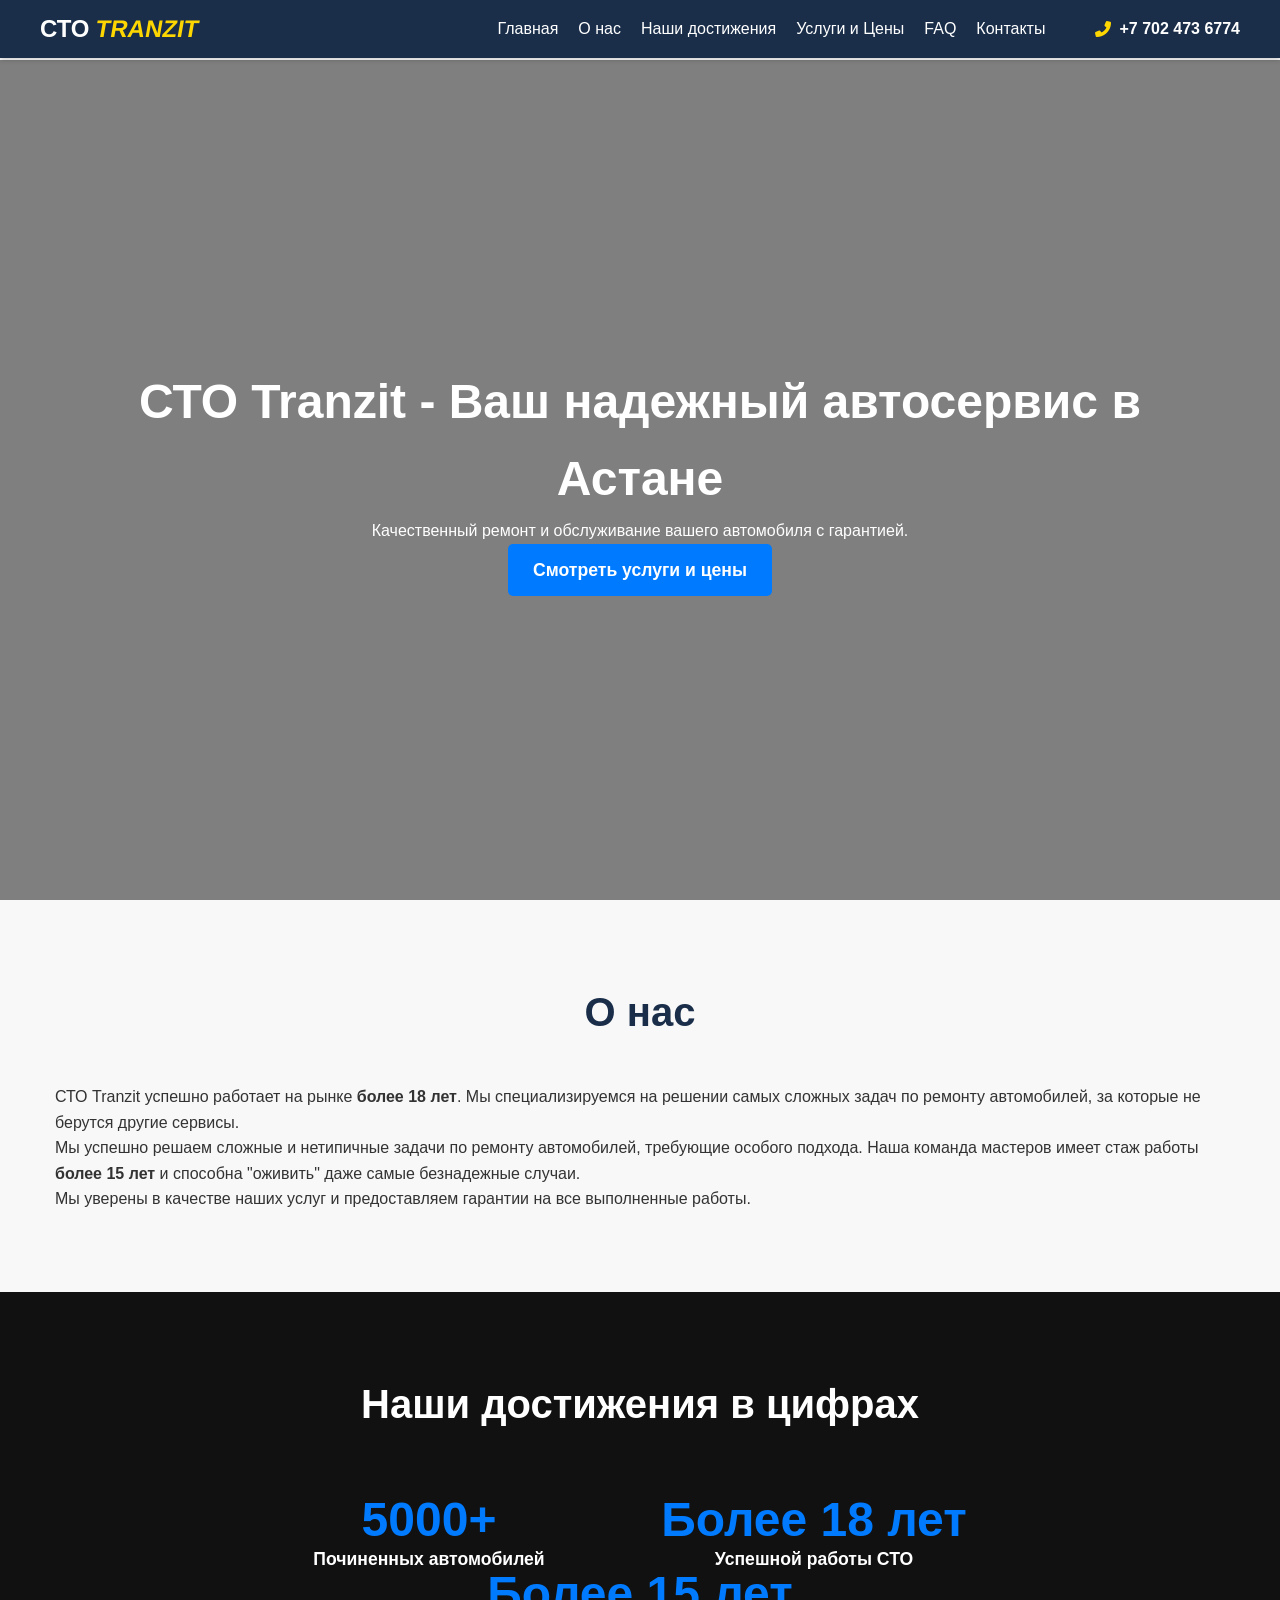
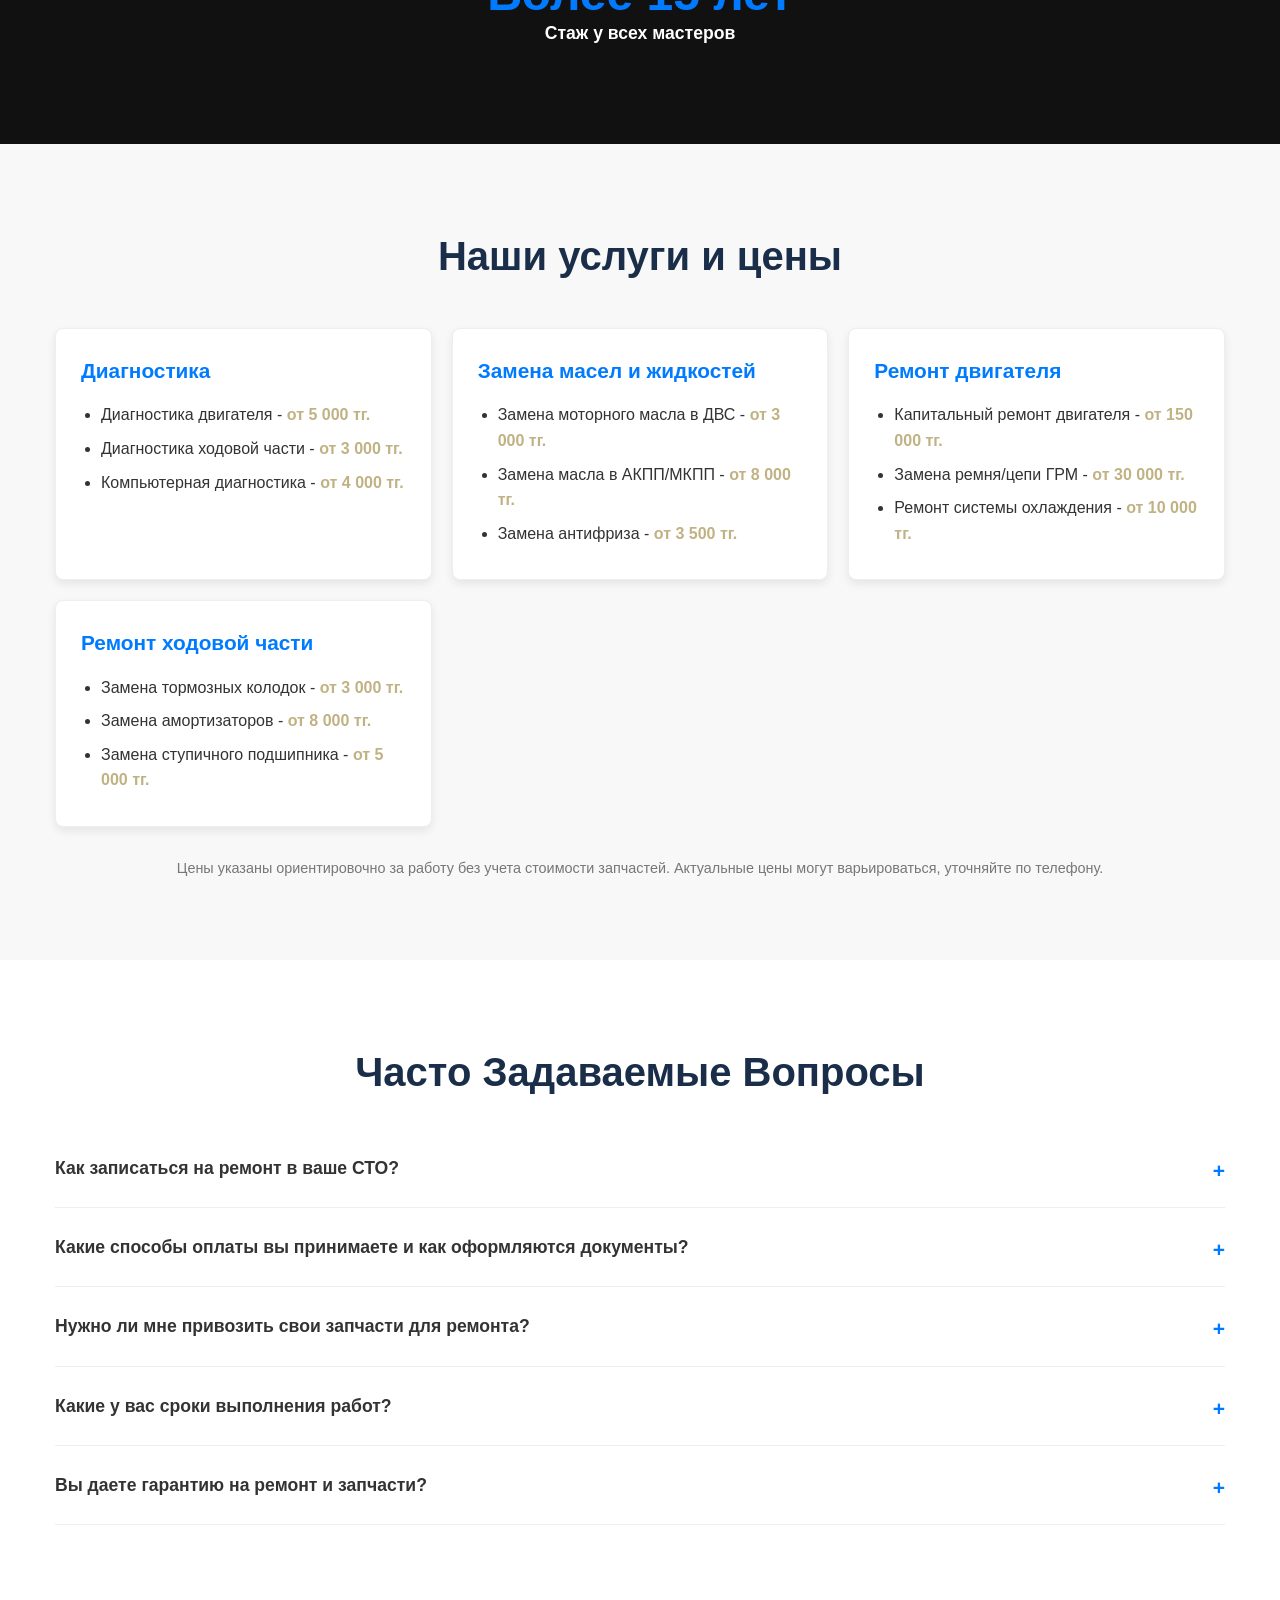
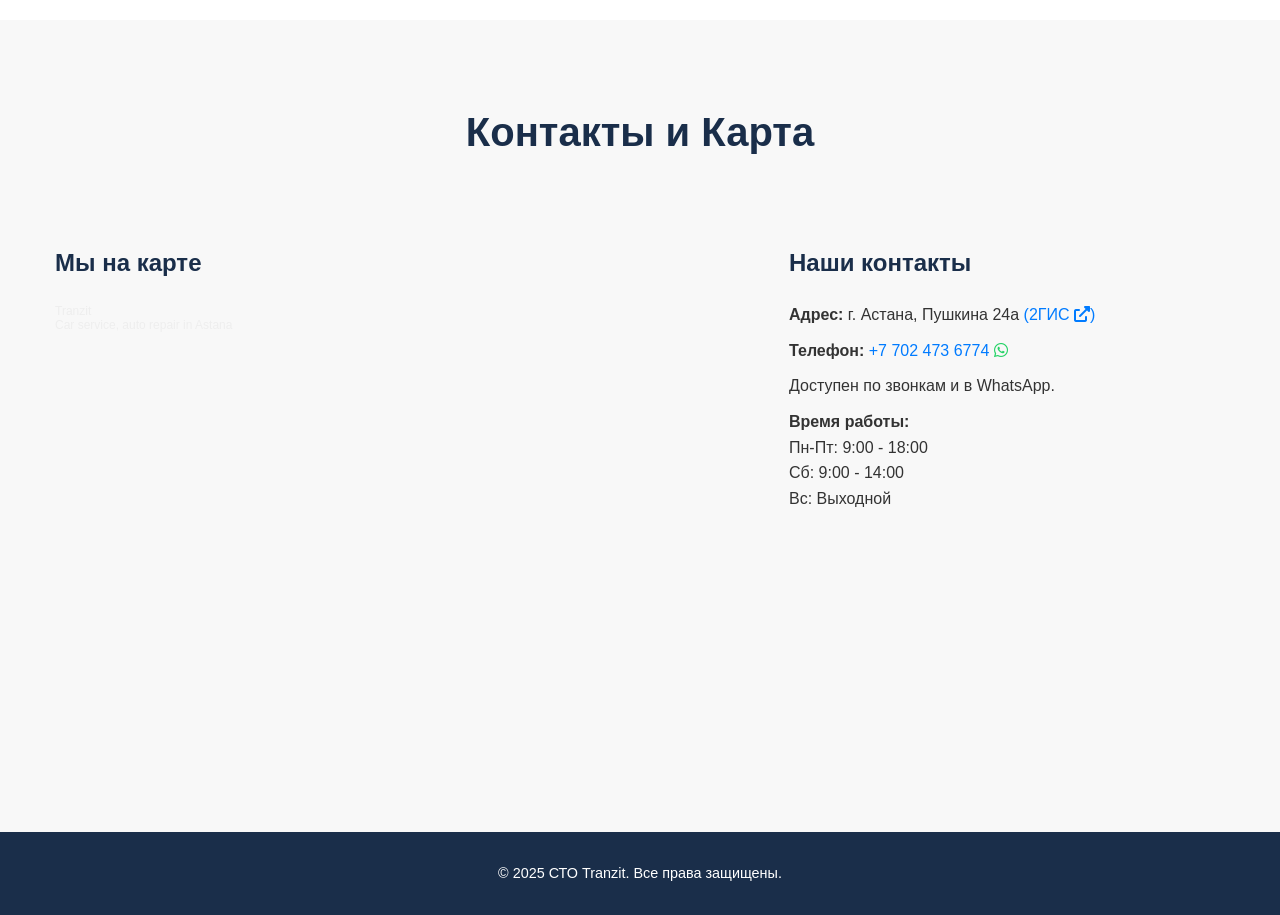
==== index.html @ 1c909626 "Add files via upload" ====
<!DOCTYPE html>
<html lang="ru">
<head>
    <meta charset="UTF-8">
    <meta name="viewport" content="width=device-width, initial-scale=1.0">
    <title>СТО Tranzit - Ваш надежный автосервис в Астане</title>
    <link rel="stylesheet" href="style.css">
    <link rel="stylesheet" href="https://cdnjs.cloudflare.com/ajax/libs/font-awesome/6.0.0/css/all.min.css">
</head>
<body>

    <header class="fixed-header">
        <div class="container">
            <div class="logo">СТО <span class="logo-name">Tranzit</span></div>
            <nav class="main-nav">
                <ul class="nav-menu desktop-only">
                    <li><a href="#hero">Главная</a></li>
                    <li><a href="#about">О нас</a></li>
                    <li><a href="#achievements">Наши достижения</a></li>
                    <li><a href="#services">Услуги и Цены</a></li>
                    <li><a href="#faq">FAQ</a></li>
                    <li><a href="#contacts">Контакты</a></li>
                </ul>
                <a href="tel:+77024736774" class="header-phone desktop-only">
                    <i class="fas fa-phone-alt"></i>
                    +7 702 473 6774
                </a>
                <button class="menu-toggle mobile-only" aria-label="Открыть меню">
                    <span></span>
                    <span></span>
                    <span></span>
                </button>
            </nav>
        </div>
    </header>

    <div class="mobile-menu mobile-only">
        <ul class="nav-menu">
            <li><a href="#hero">Главная</a></li>
            <li><a href="#about">О нас</a></li>
            <li><a href="#achievements">Наши достижения</a></li>
            <li><a href="#services">Услуги и Цены</a></li>
            <li><a href="#faq">FAQ</a></li>
            <li><a href="#contacts">Контакты</a></li>
        </ul>
    </div>

    <a href="https://wa.me/77024736774" class="fixed-phone-button mobile-only" target="_blank">
        <i class="fab fa-whatsapp"></i>
        <span class="phone-number">+7 702 473 6774</span>
        <span class="phone-text">WhatsApp / Позвонить</span>
    </a>


    <section id="hero" class="section hero-section">
        <div class="container">
            <h1>СТО Tranzit - Ваш надежный автосервис в Астане</h1>
            <p>Качественный ремонт и обслуживание вашего автомобиля с гарантией.</p>
            <a href="#services" class="btn-primary">Смотреть услуги и цены</a>
        </div>
    </section>

    <section id="about" class="section about-section">
        <div class="container">
            <h2>О нас</h2>
            <p>СТО Tranzit успешно работает на рынке <strong>более 18 лет</strong>. Мы специализируемся на решении самых сложных задач по ремонту автомобилей, за которые не берутся другие сервисы.</p>
            <p>Мы успешно решаем сложные и нетипичные задачи по ремонту автомобилей, требующие особого подхода. Наша команда мастеров имеет стаж работы <strong>более 15 лет</strong> и способна "оживить" даже самые безнадежные случаи.</p>
            <p>Мы уверены в качестве наших услуг и предоставляем гарантии на все выполненные работы.</p>
        </div>
    </section>

    <section id="achievements" class="section achievements-section">
        <div class="container">
            <h2>Наши достижения в цифрах</h2>
            <div class="achievements-grid">
                <div class="achievement-item">
                    <div class="achievement-number">5000+</div>
                    <div class="achievement-text">Починенных автомобилей</div>
                </div>
                <div class="achievement-item">
                    <div class="achievement-number">Более 18 лет</div>
                    <div class="achievement-text">Успешной работы СТО</div>
                </div>
                <div class="achievement-item">
                    <div class="achievement-number">Более 15 лет</div>
                    <div class="achievement-text">Стаж у всех мастеров</div>
                </div>
            </div>
        </div>
    </section>


    <section id="services" class="section services-section">
        <div class="container">
            <h2>Наши услуги и цены</h2>
            <div class="services-grid">
                <div class="service-card">
                    <h3>Диагностика</h3>
                    <ul>
                        <li>Диагностика двигателя - <strong>от 5 000 тг.</strong></li>
                        <li>Диагностика ходовой части - <strong>от 3 000 тг.</strong></li>
                        <li>Компьютерная диагностика - <strong>от 4 000 тг.</strong></li>
                    </ul>
                </div>
                <div class="service-card">
                    <h3>Замена масел и жидкостей</h3>
                    <ul>
                        <li>Замена моторного масла в ДВС - <strong>от 3 000 тг.</strong></li>
                        <li>Замена масла в АКПП/МКПП - <strong>от 8 000 тг.</strong></li>
                        <li>Замена антифриза - <strong>от 3 500 тг.</strong></li>
                    </ul>
                </div>
                <div class="service-card">
                    <h3>Ремонт двигателя</h3>
                    <ul>
                        <li>Капитальный ремонт двигателя - <strong>от 150 000 тг.</strong></li>
                        <li>Замена ремня/цепи ГРМ - <strong>от 30 000 тг.</strong></li>
                        <li>Ремонт системы охлаждения - <strong>от 10 000 тг.</strong></li>
                    </ul>
                </div>
                <div class="service-card">
                    <h3>Ремонт ходовой части</h3>
                    <ul>
                        <li>Замена тормозных колодок - <strong>от 3 000 тг.</strong></li>
                        <li>Замена амортизаторов - <strong>от 8 000 тг.</strong></li>
                        <li>Замена ступичного подшипника - <strong>от 5 000 тг.</strong></li>
                    </ul>
                </div>
            </div>
            <p class="prices-note">Цены указаны ориентировочно за работу без учета стоимости запчастей. Актуальные цены могут варьироваться, уточняйте по телефону.</p>
        </div>
    </section>

    <section id="faq" class="section faq-section">
        <div class="container">
            <h2>Часто Задаваемые Вопросы</h2>

            <div class="faq-item">
                <div class="faq-question">Как записаться на ремонт в ваше СТО?</div>
                <div class="faq-answer">Для вашего удобства, пожалуйста, запишитесь на ремонт заранее. Вы можете позвонить нам по телефону +7 702 473 6774.</div>
            </div>

            <div class="faq-item">
                <div class="faq-question">Какие способы оплаты вы принимаете и как оформляются документы?</div>
                <div class="faq-answer">
                    Мы работаем полностью официально и прозрачно. Оплата услуг производится строго по договору с предоставлением всей необходимой документации (чек, акт выполненных работ). Мы принимаем различные способы оплаты для вашего удобства: банковский перевод, оплата по QR-коду, оплата банковской картой (включая оплату через терминал) и в кредит (через банки-партнеры).
                </div>
            </div>
            <div class="faq-item">
                <div class="faq-question">Нужно ли мне привозить свои запчасти для ремонта?</div>
                <div class="faq-answer">У нас есть налаженные связи с крупнейшими поставщиками автозапчастей. Мы можем самостоятельно подобрать и заказать необходимые детали в любом ценовом сегменте (от оригинальных до качественных аналогов), всегда согласовывая ваш выбор и бюджет. Вам не нужно тратить время на поиск! Однако, если у вас уже есть приобретенные запчасти, мы также можем установить их.</div>
            </div>
            <div class="faq-item">
                <div class="faq-question">Какие у вас сроки выполнения работ?</div>
                <div class="faq-answer">Сроки выполнения ремонта определяются индивидуально, так как зависят от сложности диагностированной поломки, марки и модели вашего автомобиля, а также от наличия специфических запчастей. Мы всегда стремимся выполнить работы максимально оперативно и заранее озвучиваем примерные сроки после осмотра автомобиля.</div>
            </div>
            <div class="faq-item">
                <div class="faq-question">Вы даете гарантию на ремонт и запчасти?</div>
                <div class="faq-answer">Да, на все выполненные в нашем СТО работы предоставляется гарантия <strong>до 12 месяцев</strong>. На установленные нами запчасти также действует гарантия от производителя или поставщика. Подробности зависят от конкретного вида работ и запчастей, их можно уточнить у мастера-приемщика при оформлении заказа.</div>
            </div>

        </div>
    </section>

    <section id="contacts" class="section contacts-map-section">
        <div class="container">
            <h2>Контакты и Карта</h2>
            <div class="contacts-map-container">
                <div class="map-block">
                    <h3>Мы на карте</h3>
                    <div style="position:relative;overflow:hidden;"><a href="https://yandex.com/maps/org/tranzit/205948675277/?utm_medium=mapframe&utm_source=maps" style="color:#eee;font-size:12px;position:absolute;top:0px;">Tranzit</a><a href="https://yandex.com/maps/163/astana/category/car_service_auto_repair/184105246/?utm_medium=mapframe&utm_source=maps" style="color:#eee;font-size:12px;position:absolute;top:14px;">Car service, auto repair in Astana</a><iframe src="https://yandex.com/map-widget/v1/?ll=71.485334%2C51.173146&mode=search&oid=205948675277&ol=biz&z=17.05" width="100%" height="450" frameborder="1" allowfullscreen="true" style="position:relative;"></iframe></div>
                </div>

                <div class="contact-info-block">
                    <h3>Наши контакты</h3>
                    <p><strong>Адрес:</strong> г. Астана, Пушкина 24а <a href="https://go.2gis.com/PokKL" target="_blank" class="2gis-link">(2ГИС <i class="fas fa-external-link-alt"></i>)</a></p>
                    <p><strong>Телефон:</strong> <a href="tel:+77024736774">+7 702 473 6774</a> <a href="https://wa.me/77024736774" target="_blank" class="whatsapp-link"><i class="fab fa-whatsapp"></i></a></p>
                    <p>Доступен по звонкам и в WhatsApp.</p>
                    <p><strong>Время работы:</strong><br> Пн-Пт: 9:00 - 18:00<br> Сб: 9:00 - 14:00<br> Вс: Выходной</p>
                </div>
            </div>
        </div>
    </section>


    <footer>
        <div class="container">
            <p>© 2025 СТО Tranzit. Все права защищены.</p>
            </div>
    </footer>

    <script src="script.js"></script>

    </body>
</html>
---- style.css ----
/* --- CSS Переменные: Настройте свою цветовую палитру здесь --- */
:root {
    --primary-color: #1A2E4A; /* Основной темный цвет (для хедера, футера) */
    --secondary-color: #007BFF; /* Дополнительный цвет (для кнопок, ссылок, цифр достижений) */
    --accent-color: #FF8C00; /* Акцентный цвет (для hover, некоторых элементов) */
    --price-color: #C0B283; /* Более мягкий цвет для цен */
    --text-color: #333; /* Основной цвет текста на светлом фоне */
    --text-on-dark: #FFFFFF; /* Цвет текста на темном фоне */
    --bg-light: #FFFFFF; /* Светлый фон секций */
    --bg-dark: #F8F8F8; /* Фон для чередования секций (чуть темнее светлого) */
    --bg-dark-section: #111111; /* Темный фон для секции достижений (черный/почти черный) */
    --border-color: #eee; /* Цвет границ */

    /* Цвет для мобильного меню */
    --mobile-menu-bg: #FFFFFF;
    --mobile-menu-text: #333;
    --mobile-menu-icon: #333; /* Цвет иконки гамбургера для белого меню */

    /* --- Цвет для логотипа --- */
    --logo-accent-color: #FFD700; /* Ярко-желтый или золотистый */
}

/* --- Базовые стили и сброс --- */
* {
    margin: 0;
    padding: 0;
    box-sizing: border-box;
}

body {
    font-family: 'Roboto', sans-serif;
    line-height: 1.6;
    color: var(--text-color);
    padding-top: 60px;
    overflow-x: hidden;
    background-color: var(--bg-light);
}

.container {
    max-width: 1200px;
    margin: 0 auto;
    padding: 0 15px;
}

img {
    max-width: 100%;
    height: auto;
    display: block;
}

a {
    color: var(--secondary-color);
    text-decoration: none;
    transition: color 0.3s ease;
}
a:hover {
    color: var(--accent-color);
}


/* --- Фиксированный Заголовок (Header) --- */
.fixed-header {
    position: fixed;
    top: 0;
    left: 0;
    width: 100%;
    background-color: var(--primary-color);
    box-shadow: 0 2px 5px rgba(0, 0, 0, 0.2);
    z-index: 1000;
    padding: 10px 0;
}

.fixed-header .container {
    display: flex;
    justify-content: space-between;
    align-items: center;
}

.logo {
    font-size: 1.5em;
    font-weight: bold;
    color: var(--text-on-dark);
    text-transform: uppercase;
    flex-shrink: 0;
}

.logo .logo-name {
    color: var(--logo-accent-color);
    transform: skewX(-10deg);
    display: inline-block;
}


.main-nav {
    display: flex;
    align-items: center;
    flex-grow: 1;
    justify-content: flex-end;
}

.main-nav .nav-menu {
    list-style: none;
    padding: 0;
    margin: 0;
    display: flex; /* По умолчанию flex (для ПК) */
    margin-right: 20px;
}

.main-nav .nav-menu li {
    margin-left: 20px;
}

.main-nav .nav-menu a {
    text-decoration: none;
    color: var(--text-on-dark);
    font-weight: 500;
    transition: color 0.3s ease;
}

.main-nav .nav-menu a:hover {
    color: var(--accent-color);
}

/* --- Телефон в хедере для ПК --- */
.header-phone {
    color: var(--text-on-dark);
    font-weight: bold;
    display: flex;
    align-items: center;
    text-decoration: none;
    transition: color 0.3s ease;
     flex-shrink: 0;
}
.header-phone:hover {
     color: var(--logo-accent-color);
}
.header-phone i {
    margin-right: 8px;
    color: var(--logo-accent-color);
}


/* --- Кнопка мобильного меню (Гамбургер) --- */
.menu-toggle {
    display: none; /* Управляется медиазапросами */
    background: none;
    border: none;
    cursor: pointer;
    padding: 0;
    width: 30px; /* Ширина всей кнопки */
    height: 20px; /* Уменьшена высота для 3 линий по 3px с промежутками */
    position: relative;
    z-index: 1100;
    margin-left: 10px;
    display: flex;
    flex-direction: column;
    justify-content: space-between;
    align-items: center;
}

.menu-toggle span {
    display: block;
    width: 30px; /* Ширина линии */
    height: 3px; /* Толщина линии */
    background-color: var(--text-on-dark);
    border-radius: 3px;
    transition: transform 0.3s ease, opacity 0.3s ease, background-color 0.3s ease;
    transform-origin: center;
}

/* Анимация в крестик при открытом меню */
.menu-toggle.is-active span:nth-child(1) {
    transform: translateY(8.5px) rotate(45deg); /* Скорректировано translateY */
    background-color: var(--mobile-menu-icon);
}
.menu-toggle.is-active span:nth-child(2) {
    opacity: 0;
    background-color: var(--mobile-menu-icon);
}
.menu-toggle.is-active span:nth-child(3) {
    transform: translateY(-8.5px) rotate(-45deg); /* Скорректировано translateY */
     background-color: var(--mobile-menu-icon);
}


/* --- Мобильное меню --- */
.mobile-menu {
    position: fixed;
    top: 0;
    left: 0;
    width: 100%;
    height: 100%;
    background-color: var(--mobile-menu-bg);
    z-index: 999;
    display: flex;
    justify-content: center;
    align-items: center;
    transform: translateX(-100%);
    transition: transform 0.3s ease-in-out;
    padding-top: 60px;
    overflow-y: auto;
    box-shadow: inset -5px 0 10px rgba(0,0,0,0.1);
}

.mobile-menu.is-open {
    transform: translateX(0);
}

.mobile-menu .nav-menu {
    list-style: none;
    padding: 0;
    margin: 0;
    display: flex;
    flex-direction: column;
    text-align: center;
}

.mobile-menu .nav-menu li {
    margin: 15px 0;
}

.mobile-menu .nav-menu a {
     font-size: 1.5em;
     color: var(--mobile-menu-text);
     text-decoration: none;
     transition: color 0.3s ease;
}
.mobile-menu .nav-menu a:hover {
    color: var(--secondary-color);
}


/* --- Фиксированная кнопка телефона (только для мобильных) --- */
.fixed-phone-button {
    position: fixed;
    bottom: 20px;
    left: 20px;
    background-color: var(--secondary-color);
    color: var(--text-on-dark);
    padding: 10px 15px;
    border-radius: 50px;
    text-decoration: none;
    font-size: 1em;
    box-shadow: 0 4px 8px rgba(0, 0, 0, 0.2);
    z-index: 900;
    transition: background-color 0.3s ease;
    display: flex;
    align-items: center;
}

.fixed-phone-button:hover {
    background-color: darken(var(--secondary-color), 10%);
}

.fixed-phone-button i {
    margin-right: 8px;
    font-size: 1.2em;
     color: var(--text-on-dark);
}

.fixed-phone-button .phone-number {
    font-weight: bold;
    margin-right: 5px;
}

.fixed-phone-button .phone-text {
    font-size: 0.8em;
    opacity: 0.9;
}


/* --- Секции контента --- */
.section {
    padding: 80px 0;
}

/* Чередование фонов секций */
.section:not(.achievements-section):nth-of-type(odd) {
     background-color: var(--bg-light);
     color: var(--text-color);
}

.section:not(.achievements-section):nth-of-type(even) {
    background-color: var(--bg-dark);
    color: var(--text-color);
}

/* Секция достижений имеет свой темный фон */
.achievements-section {
    background-color: var(--bg-dark-section) !important;
    color: var(--text-on-dark);
}
.achievements-section h2 {
     color: var(--text-on-dark);
}


/* Секция "Первый экран" */
.hero-section {
    min-height: calc(100vh - 60px); /* Высота секции с учетом шапки */
    display: flex;
    justify-content: center;
    align-items: center;
    text-align: center;
    flex-direction: column;
    position: relative; /* Нужно для позиционирования фона относительно секции */
    z-index: 1; /* Убедимся, что содержимое секции поверх оверлея */

    /* --- Добавляем фоновое изображение и темный оверлей --- */
    /* Используем градиент для оверлея, затем указываем изображение */
    /* Исправлено некорректное значение прозрачности. 0.5 = 50% непрозрачности */
    background-image: linear-gradient(rgba(0, 0, 0, 0.5), rgba(0, 0, 0, 0.5)), url('images/photo1.avif') !important; /* Убедитесь, что путь к файлу и расширение верны (.avif или .png) */
    background-size: cover; /* Изображение покроет всю секцию */
    background-position: center; /* Центрируем изображение */
    background-repeat: no-repeat; /* Изображение не повторяется */
    /* background-attachment: fixed; /* Опционально: делает фон фиксированным при скролле */
    /* --- Конец добавления фонового изображения --- */

    /* Цвет текста на темном фоне - это БЕЛЫЙ */
    color: var(--text-on-dark); /* Эта строка задает цвет всей секции */
}

/* Убедимся, что заголовки и параграфы внутри hero-section гарантированно белые */
.hero-section h1,
.hero-section p {
    color: #FFFFFF !important; /* Явно задаем чисто белый цвет и используем !important */
    /* color: var(--text-on-dark) !important; /* Можно использовать переменную с !important */
}

/* Для ссылок (кнопки) внутри hero-секции, если они тоже не белые */
.hero-section a {
     color: #FFFFFF !important; /* Явно задаем чисто белый цвет для ссылок/кнопок */
}

/* Убедитесь, что у самой кнопки .btn-primary тоже белый текст */
.btn-primary {
    display: inline-block !important; /* Добавили !important, чтобы принудительно отобразить кнопку */
    background-color: var(--secondary-color);
    color: var(--text-on-dark); /* Должен быть белым (#FFFFFF) */
    padding: 12px 25px;
    text-decoration: none;
    border-radius: 5px;
    transition: background-color 0.3s ease;
    font-size: 1.1em;
    font-weight: bold;

    outline: none;
    border: none;
    color: var(--text-on-dark) !important; /* Важно для белого текста на кнопке */
}

.btn-primary:hover {
    background-color: var(--accent-color);
    color: var(--text-on-dark);
}
.btn-primary:active,
.btn-primary:focus {
    background-color: var(--accent-color);
    color: var(--text-on-dark) !important;
    box-shadow: 0 2px 5px rgba(0,0,0,0.2);
}


/* --- Стили для заголовков секций --- */
.section h2 {
    text-align: center;
    margin-bottom: 40px;
    font-size: 2.5em;
    color: var(--primary-color);
}
.achievements-section h2 {
     color: var(--text-on-dark);
}


/* --- Секция Достижений --- */
.achievements-section .container {
     /* Ограничиваем максимальную ширину контейнера с достижениями на ПК */
     max-width: 800px; /* Примерное значение, можно подкорректировать */
     margin: 0 auto; /* Центрируем контейнер */
     padding: 0 15px; /* Сохраняем горизонтальные отступы */
}

.achievements-section .achievements-grid {
     display: flex;
     justify-content: space-around; /* Равномерно распределяем по горизонтали на ПК */
     flex-wrap: wrap;
     text-align: center;
     padding: 20px 0;
}

.achievements-section .achievement-item {
     margin: 0 20px; /* Отступ между элементами на ПК */
     flex-basis: auto; /* Убираем базовую ширину, flexbox сам распределит */
}

.achievements-section .achievement-number {
     font-size: 3em;
     font-weight: 900; /* Очень жирный шрифт для цифр */
     color: var(--secondary-color);
     margin-bottom: 5px;
     line-height: 1; /* Убираем лишний межстрочный интервал у цифр */
}

.achievements-section .achievement-text {
     font-size: 1.1em;
     font-weight: 700; /* Явно задаем font-weight 700 для большей жирности */
     color: var(--text-on-dark);
     line-height: 1.2; /* Уменьшаем межстрочный интервал для текста */
     margin-top: 0; /* Убираем верхний отступ */
}

/* Медиазапрос для мобильных */
@media (max-width: 768px) {
     .achievements-section .container {
          max-width: 100%; /* На мобильных используем всю ширину */
          padding: 0 15px;
     }

     .achievements-section .achievements-grid {
         flex-direction: column;
         align-items: center;
         padding: 0;
         gap: 15px; /* Отступ между элементами */
     }
     .achievements-section .achievement-item {
          margin: 0; /* Убираем margin, используем gap */
          padding: 10px 0; /* Добавляем padding для сохранения небольших отступов */
     }
     .achievements-section .achievement-number {
          font-size: 2.5em;
          font-weight: 900;
     }
     .achievements-section .achievement-text {
          font-size: 1em;
          font-weight: 700;
          line-height: 1.2;
     }
}


/* --- Секция Услуг (Карточки) --- */
.services-grid {
    display: grid;
    grid-template-columns: repeat(auto-fit, minmax(280px, 1fr));
    gap: 20px;
}

.service-card {
    background-color: var(--bg-light);
    border: 1px solid var(--border-color);
    border-radius: 8px;
    padding: 25px;
    box-shadow: 0 4px 10px rgba(0, 0, 0, 0.08);
    transition: transform 0.3s ease, box-shadow 0.3s ease;
}
.service-card:hover {
    transform: translateY(-5px);
    box-shadow: 0 6px 15px rgba(0, 0, 0, 0.1);
}

.service-card h3 {
    margin-top: 0;
    margin-bottom: 15px;
    font-size: 1.3em;
    color: var(--secondary-color);
}

.service-card ul {
    list-style: disc;
    padding-left: 20px;
    margin-bottom: 0;
}
.service-card li {
     margin-bottom: 8px;
     color: var(--text-color);
     font-size: 1em;
}
.service-card li strong {
     color: var(--price-color);
}

.prices-note {
    text-align: center;
    margin-top: 30px;
    font-size: 0.9em;
    color: #777;
}


/* --- Секция FAQ --- */
.faq-item {
    border-bottom: 1px solid var(--border-color);
    margin-bottom: 15px;
    padding-bottom: 15px;
}

.faq-question {
    font-weight: bold;
    cursor: pointer;
    padding: 10px 0;
    position: relative;
    font-size: 1.1em;
    color: var(--text-color);
}

.faq-question::after {
    content: '+';
    position: absolute;
    right: 0;
    top: 10px;
    font-size: 1.2em;
    color: var(--secondary-color);
    transition: transform 0.3s ease; /* Анимация для иконки +/- */
}

.faq-item.active .faq-question::after {
    content: '-'; /* Меняем на минус */
    /* Можно также добавить transform: rotate(180deg); если хочется анимировать вращение плюсика вместо смены знака */
}

.faq-answer {
    /* display: none; */ /* <-- УДАЛИТЕ ЭТУ СТРОКУ */

    /* Добавляем стили для плавной анимации: */
    max-height: 0; /* Скрываем содержимое, задавая нулевую максимальную высоту */
    overflow: hidden; /* Обрезаем все, что выходит за max-height */
    padding-top: 0; /* Убираем верхний отступ, когда ответ скрыт */
    opacity: 0; /* Делаем полностью прозрачным, когда скрыто */
    transition: max-height 0.5s ease-in-out, padding-top 0.5s ease-in-out, opacity 0.3s ease; /* Определяем, какие свойства будут анимироваться и как долго */

    /* Оставляем остальные стили ответа: */
    /* padding: 10px 0 0 0; */ /* <-- ЭТУ СТРОКУ ТОЖЕ МОЖНО УДАЛИТЬ, т.к. padding-top задается выше и ниже */
    color: #555;
    line-height: 1.5;
    font-size: 1em;
    padding-bottom: 0; /* Убедимся, что нижний отступ не мешает схлопыванию */
    padding-left: 0; /* Убедимся, что левый/правый отступы не мешают схлопыванию */
    padding-right: 0;

}

.faq-item.active .faq-answer {
    /* display: block; */ /* <-- УДАЛИТЕ ЭТУ СТРОКУ */

    /* Определяем состояние, когда ответ открыт: */
    max-height: 500px; /* Задаем достаточную высоту, чтобы показать весь контент. Возможно, потребуется подкорректировать, если ответы очень длинные. 500px обычно хватает для большинства текстов. */
    padding-top: 10px; /* Возвращаем верхний отступ */
    opacity: 1; /* Делаем полностью видимым */

    /* Убедитесь, что здесь нет display: block; */
}



/* --- Секция Контакты и Карта --- */
.contacts-map-section {
    /* Фон этой секции будет задан чередованием за счет nth-of-type */
}

.contacts-map-section .container {
     display: flex;
     flex-direction: column; /* По умолчанию в столбец на мобильных */
     gap: 40px;
}

.contacts-map-section h2 {
    text-align: center;
    margin-bottom: 40px;
    font-size: 2.5em;
    color: var(--primary-color);
}


.contacts-map-section .contacts-map-container {
     display: flex;
     /* --- На мобильных - в столбец (порядок в HTML) --- */
     flex-direction: column;
     gap: 40px;
}

.contacts-map-section .contact-info-block {
     flex: 1;
}
.contacts-map-section .contact-info-block h3 {
    margin-top: 0;
    margin-bottom: 20px;
    color: var(--primary-color);
    font-size: 1.5em;
}
.contacts-map-section .contact-info-block p {
    margin-bottom: 10px;
}

/* Стили для ссылок на WhatsApp и 2ГИС */
.contact-info-block p a.whatsapp-link,
.contact-info-block p a.2gis-link {
     font-size: 0.9em; /* Чуть меньше размер ссылок рядом */
     margin-left: 8px;
     white-space: nowrap; /* Предотвращаем перенос строки */
}
.contact-info-block p a.whatsapp-link i {
     color: #25D366; /* Цвет иконки WhatsApp */
     margin-right: 3px;
}
.contact-info-block p a.2gis-link {
     color: #F05A28; /* Цвет ссылки 2ГИС */
}
.contact-info-block p a.2gis-link i {
     font-size: 0.8em; /* Меньше размер иконки внешней ссылки */
}


.contacts-map-section .map-block {
     flex: 1.5;
     overflow: hidden;
}

.contacts-map-section .map-block h3 {
    margin-top: 0;
    margin-bottom: 20px;
    color: var(--primary-color);
     font-size: 1.5em;
}

.contacts-map-section .map-block iframe {
     display: block;
     width: 100%;
     height: 450px;
     border: none;
}


/* --- Подвал (Футер) --- */
footer {
    background-color: var(--primary-color);
    color: var(--text-on-dark);
    text-align: center;
    padding: 30px 0;
    font-size: 0.9em;
}
footer a {
    color: var(--accent-color);
}


/* --- Утилитарные классы для скрытия/показа --- */
/* Скрываем десктопное меню и телефон в хедере на мобильных */
.desktop-only {
    display: none !important;
}

/* Скрываем мобильное меню и фиксированный телефон на ПК */
.mobile-only {
    display: none !important;
}


/* --- Медиазапросы для адаптивности --- */

/* Стили для экранов до 768px (мобильные) */
@media (max-width: 768px) {
    body {
        padding-top: 0;
    }

    .fixed-header .container {
         padding: 0 15px;
    }
    .logo {
        font-size: 1.3em;
    }

    /* Показываем гамбургер и мобильный телефон */
    .menu-toggle {
        display: flex !important; /* Используем flex для гамбургера */
    }
    .fixed-phone-button {
        display: flex !important;
    }
     /* Скрываем десктопные элементы */
     .desktop-only {
         display: none !important;
     }

    .hero-section {
         min-height: 80vh;
         padding: 100px 0;
    }
     .hero-section h1 {
         font-size: 2em;
     }
     .hero-section p {
         font-size: 1.1em;
         margin-bottom: 15px;
     }

    .section {
        padding: 50px 0;
    }

    .section h2 {
         font-size: 2em;
         margin-bottom: 30px;
    }

     /* Секция достижений на мобильных */
     .achievements-section .achievement-item {
          margin: 0; /* Убираем margin, используем gap */
          padding: 10px 0; /* Добавляем padding для сохранения небольших отступов */
     }


    .service-card {
         padding: 20px;
    }

    .faq-question {
         font-size: 1em;
    }
     .faq-answer {
         font-size: 0.95em;
     }

     .contacts-map-section .contact-info-block h3,
     .contacts-map-section .map-block h3 {
          font-size: 1.3em;
     }

     .contacts-map-section .map-block iframe {
         height: 300px;
     }

     /* Убедимся, что мобильные элементы показываются */
     .mobile-only { display: flex !important; }
     /* Мобильное меню управляется JS (класс is-open), но display: flex для базового отображения */
     .mobile-menu {
         /*display: flex !important;*/
     }

}

/* Стили для экранов больше 768px (ПК) */
@media (min-width: 769px) {
    body {
        padding-top: 60px;
    }

    .fixed-header .container {
         padding: 0;
    }

     .hero-section h1 {
         font-size: 3em;
     }

     .section h2 {
         font-size: 2.5em;
     }

    /* Показываем десктопные элементы */
     .desktop-only { display: flex !important; }
    /* Скрываем мобильные элементы */
    .mobile-only,
    .menu-toggle,
    .fixed-phone-button,
    .mobile-menu {
        display: none !important;
    }

     /* Располагаем карту слева, контакты справа на ПК */
     .contacts-map-section .contacts-map-container {
         flex-direction: row;
         justify-content: space-between;
         align-items: flex-start;
     }

      .contacts-map-section .map-block {
          flex: 1.5;
           padding-right: 40px;
      }

      .contacts-map-section .contact-info-block {
          flex: 1;
      }

      .contacts-map-section .map-block iframe {
           width: 100%;
           height: 450px;
      }


     /* Корректируем расположение меню и телефона на ПК */
     .main-nav .nav-menu {
         display: flex !important; /* Убедимся, что меню показывается на ПК */
         margin-left: auto;
     }
      .header-phone {
          margin-left: 30px;
      }

}

/* Вспомогательный класс для блокировки скролла body при открытом меню */
body.no-scroll {
    overflow: hidden;
}
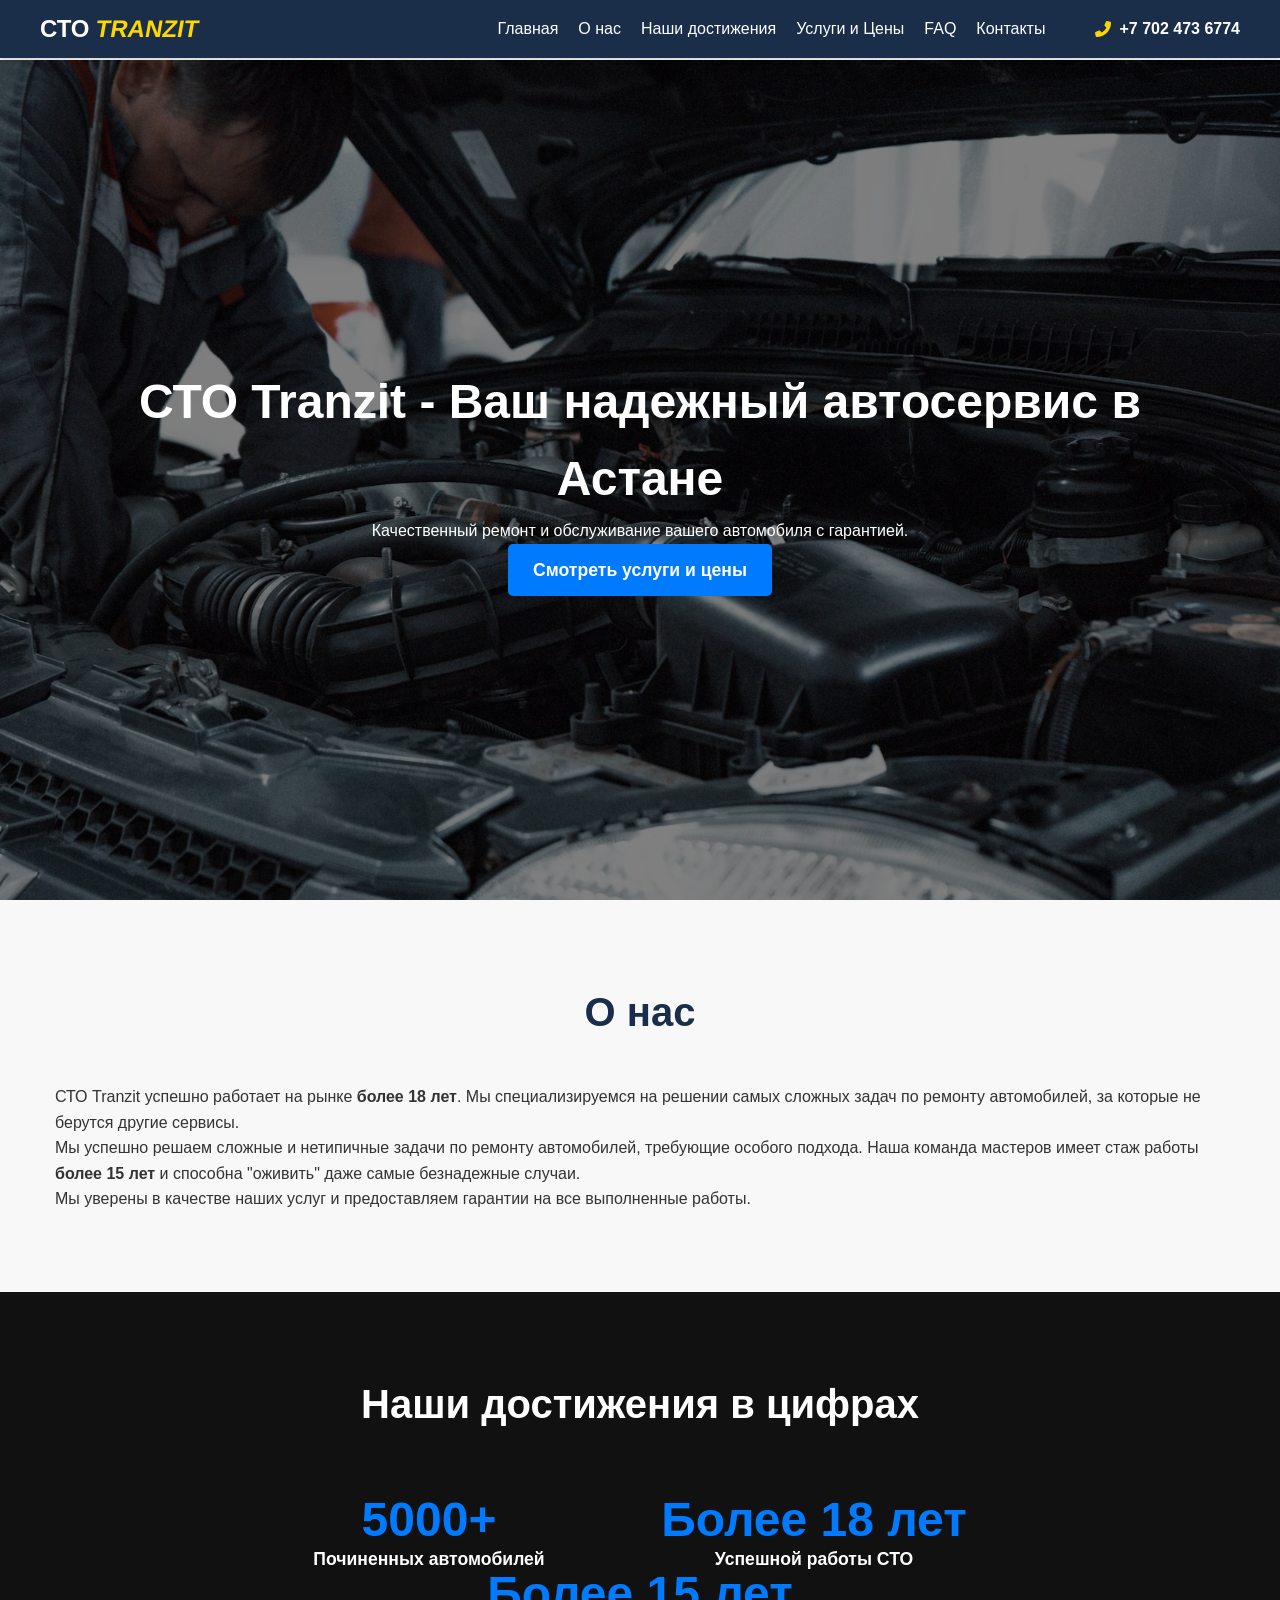
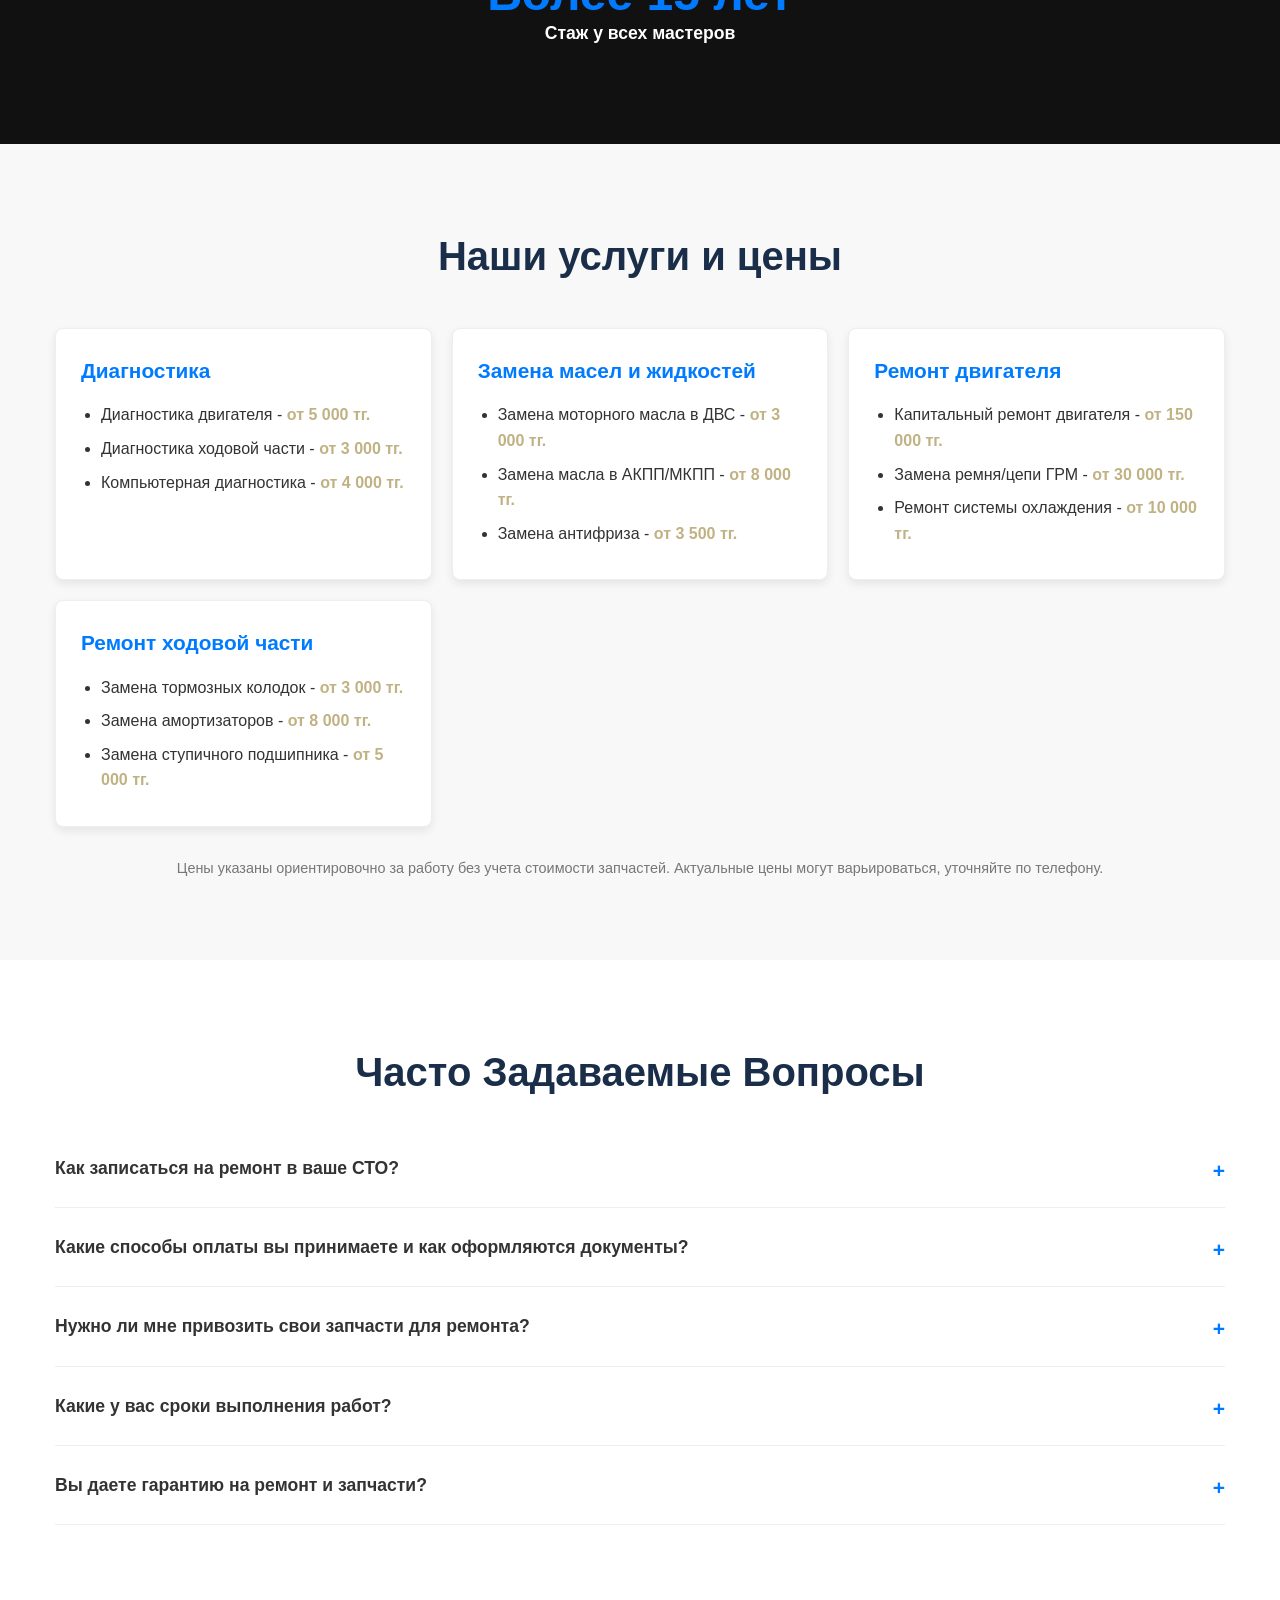
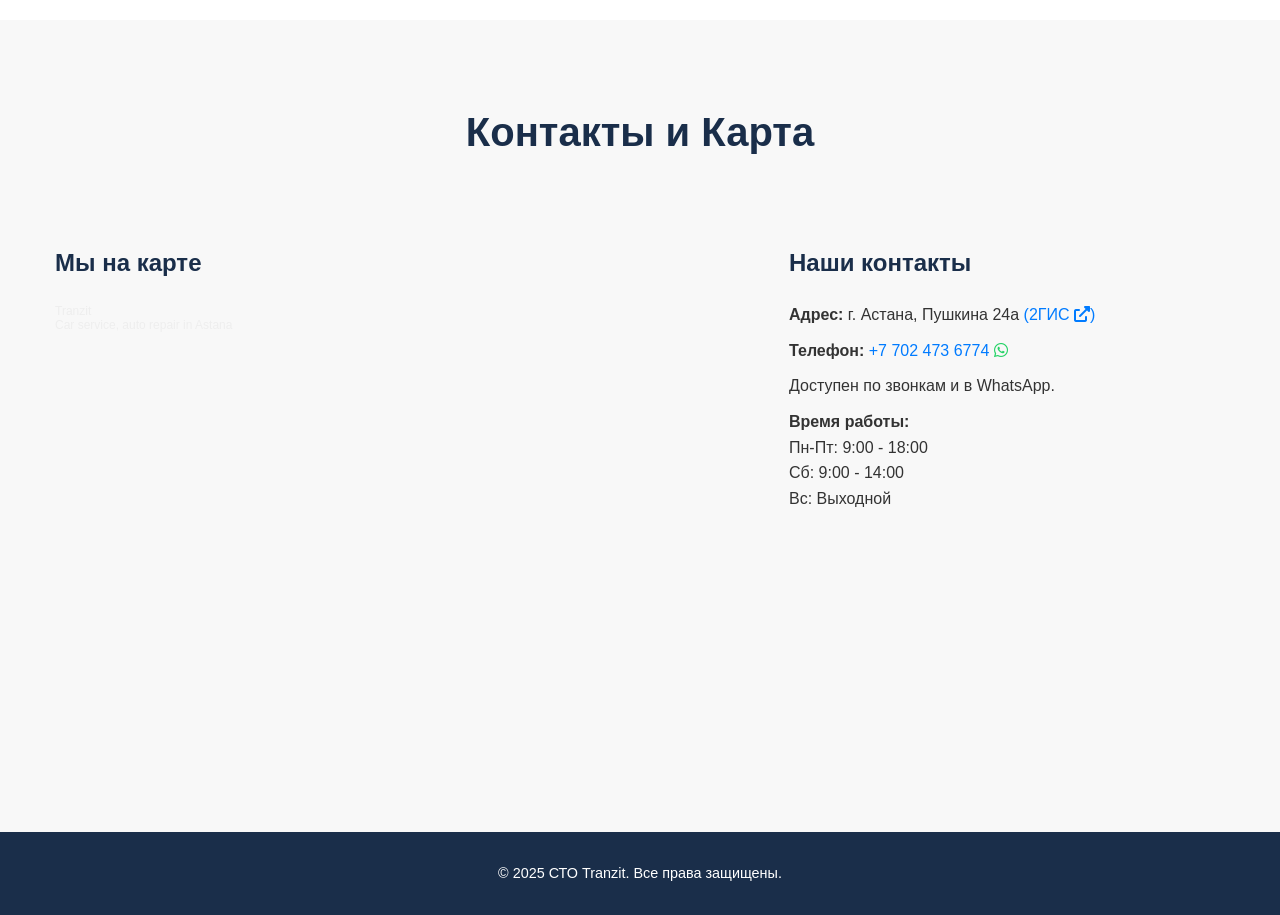
==== commit 471eb8fa: "Update index.html" ====
--- a/index.html
+++ b/index.html
@@ -148,7 +148,7 @@
             </div>
             <div class="faq-item">
                 <div class="faq-question">Нужно ли мне привозить свои запчасти для ремонта?</div>
-                <div class="faq-answer">У нас есть налаженные связи с крупнейшими поставщиками автозапчастей. Мы можем самостоятельно подобрать и заказать необходимые детали в любом ценовом сегменте (от оригинальных до качественных аналогов), всегда согласовывая ваш выбор и бюджет. Вам не нужно тратить время на поиск! Однако, если у вас уже есть приобретенные запчасти, мы также можем установить их.</div>
+                <div class="faq-answer">У нас имеется собственный склад автозапчастей, что позволяет оперативно проводить большинство видов ремонта. Если необходимой детали нет на складе или требуется особый вариант, у нас есть налаженные связи с крупнейшими поставщиками. Мы можем самостоятельно подобрать и заказать необходимые детали в любом ценовом сегменте (от оригинальных до качественных аналогов), всегда согласовывая ваш выбор и бюджет. Вам не нужно тратить время на поиск! Однако, если у вас уже есть приобретенные запчасти, мы также можем установить их.</div>
             </div>
             <div class="faq-item">
                 <div class="faq-question">Какие у вас сроки выполнения работ?</div>
@@ -192,4 +192,4 @@
     <script src="script.js"></script>
 
     </body>
-</html>+</html>
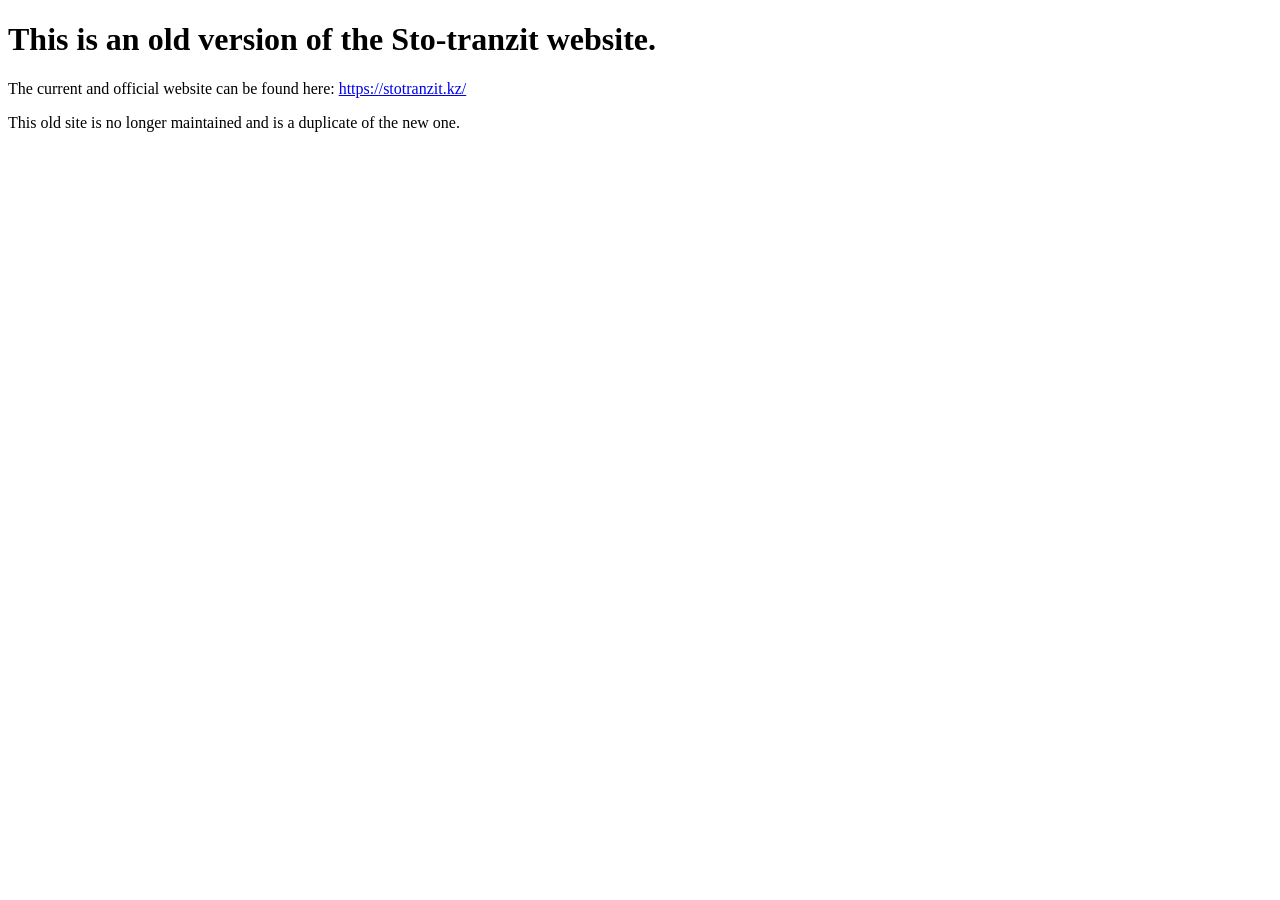
==== commit 0137c08f: "Add files via upload" ====
--- a/index.html
+++ b/index.html
@@ -1,195 +1,15 @@
 <!DOCTYPE html>
-<html lang="ru">
+<html lang="en">
 <head>
     <meta charset="UTF-8">
     <meta name="viewport" content="width=device-width, initial-scale=1.0">
-    <title>СТО Tranzit - Ваш надежный автосервис в Астане</title>
-    <link rel="stylesheet" href="style.css">
-    <link rel="stylesheet" href="https://cdnjs.cloudflare.com/ajax/libs/font-awesome/6.0.0/css/all.min.css">
+    <title>This is an old, duplicate website</title>
+    <link rel="canonical" href="https://stotranzit.kz/">
+    <meta name="robots" content="noindex, follow">
 </head>
 <body>
-
-    <header class="fixed-header">
-        <div class="container">
-            <div class="logo">СТО <span class="logo-name">Tranzit</span></div>
-            <nav class="main-nav">
-                <ul class="nav-menu desktop-only">
-                    <li><a href="#hero">Главная</a></li>
-                    <li><a href="#about">О нас</a></li>
-                    <li><a href="#achievements">Наши достижения</a></li>
-                    <li><a href="#services">Услуги и Цены</a></li>
-                    <li><a href="#faq">FAQ</a></li>
-                    <li><a href="#contacts">Контакты</a></li>
-                </ul>
-                <a href="tel:+77024736774" class="header-phone desktop-only">
-                    <i class="fas fa-phone-alt"></i>
-                    +7 702 473 6774
-                </a>
-                <button class="menu-toggle mobile-only" aria-label="Открыть меню">
-                    <span></span>
-                    <span></span>
-                    <span></span>
-                </button>
-            </nav>
-        </div>
-    </header>
-
-    <div class="mobile-menu mobile-only">
-        <ul class="nav-menu">
-            <li><a href="#hero">Главная</a></li>
-            <li><a href="#about">О нас</a></li>
-            <li><a href="#achievements">Наши достижения</a></li>
-            <li><a href="#services">Услуги и Цены</a></li>
-            <li><a href="#faq">FAQ</a></li>
-            <li><a href="#contacts">Контакты</a></li>
-        </ul>
-    </div>
-
-    <a href="https://wa.me/77024736774" class="fixed-phone-button mobile-only" target="_blank">
-        <i class="fab fa-whatsapp"></i>
-        <span class="phone-number">+7 702 473 6774</span>
-        <span class="phone-text">WhatsApp / Позвонить</span>
-    </a>
-
-
-    <section id="hero" class="section hero-section">
-        <div class="container">
-            <h1>СТО Tranzit - Ваш надежный автосервис в Астане</h1>
-            <p>Качественный ремонт и обслуживание вашего автомобиля с гарантией.</p>
-            <a href="#services" class="btn-primary">Смотреть услуги и цены</a>
-        </div>
-    </section>
-
-    <section id="about" class="section about-section">
-        <div class="container">
-            <h2>О нас</h2>
-            <p>СТО Tranzit успешно работает на рынке <strong>более 18 лет</strong>. Мы специализируемся на решении самых сложных задач по ремонту автомобилей, за которые не берутся другие сервисы.</p>
-            <p>Мы успешно решаем сложные и нетипичные задачи по ремонту автомобилей, требующие особого подхода. Наша команда мастеров имеет стаж работы <strong>более 15 лет</strong> и способна "оживить" даже самые безнадежные случаи.</p>
-            <p>Мы уверены в качестве наших услуг и предоставляем гарантии на все выполненные работы.</p>
-        </div>
-    </section>
-
-    <section id="achievements" class="section achievements-section">
-        <div class="container">
-            <h2>Наши достижения в цифрах</h2>
-            <div class="achievements-grid">
-                <div class="achievement-item">
-                    <div class="achievement-number">5000+</div>
-                    <div class="achievement-text">Починенных автомобилей</div>
-                </div>
-                <div class="achievement-item">
-                    <div class="achievement-number">Более 18 лет</div>
-                    <div class="achievement-text">Успешной работы СТО</div>
-                </div>
-                <div class="achievement-item">
-                    <div class="achievement-number">Более 15 лет</div>
-                    <div class="achievement-text">Стаж у всех мастеров</div>
-                </div>
-            </div>
-        </div>
-    </section>
-
-
-    <section id="services" class="section services-section">
-        <div class="container">
-            <h2>Наши услуги и цены</h2>
-            <div class="services-grid">
-                <div class="service-card">
-                    <h3>Диагностика</h3>
-                    <ul>
-                        <li>Диагностика двигателя - <strong>от 5 000 тг.</strong></li>
-                        <li>Диагностика ходовой части - <strong>от 3 000 тг.</strong></li>
-                        <li>Компьютерная диагностика - <strong>от 4 000 тг.</strong></li>
-                    </ul>
-                </div>
-                <div class="service-card">
-                    <h3>Замена масел и жидкостей</h3>
-                    <ul>
-                        <li>Замена моторного масла в ДВС - <strong>от 3 000 тг.</strong></li>
-                        <li>Замена масла в АКПП/МКПП - <strong>от 8 000 тг.</strong></li>
-                        <li>Замена антифриза - <strong>от 3 500 тг.</strong></li>
-                    </ul>
-                </div>
-                <div class="service-card">
-                    <h3>Ремонт двигателя</h3>
-                    <ul>
-                        <li>Капитальный ремонт двигателя - <strong>от 150 000 тг.</strong></li>
-                        <li>Замена ремня/цепи ГРМ - <strong>от 30 000 тг.</strong></li>
-                        <li>Ремонт системы охлаждения - <strong>от 10 000 тг.</strong></li>
-                    </ul>
-                </div>
-                <div class="service-card">
-                    <h3>Ремонт ходовой части</h3>
-                    <ul>
-                        <li>Замена тормозных колодок - <strong>от 3 000 тг.</strong></li>
-                        <li>Замена амортизаторов - <strong>от 8 000 тг.</strong></li>
-                        <li>Замена ступичного подшипника - <strong>от 5 000 тг.</strong></li>
-                    </ul>
-                </div>
-            </div>
-            <p class="prices-note">Цены указаны ориентировочно за работу без учета стоимости запчастей. Актуальные цены могут варьироваться, уточняйте по телефону.</p>
-        </div>
-    </section>
-
-    <section id="faq" class="section faq-section">
-        <div class="container">
-            <h2>Часто Задаваемые Вопросы</h2>
-
-            <div class="faq-item">
-                <div class="faq-question">Как записаться на ремонт в ваше СТО?</div>
-                <div class="faq-answer">Для вашего удобства, пожалуйста, запишитесь на ремонт заранее. Вы можете позвонить нам по телефону +7 702 473 6774.</div>
-            </div>
-
-            <div class="faq-item">
-                <div class="faq-question">Какие способы оплаты вы принимаете и как оформляются документы?</div>
-                <div class="faq-answer">
-                    Мы работаем полностью официально и прозрачно. Оплата услуг производится строго по договору с предоставлением всей необходимой документации (чек, акт выполненных работ). Мы принимаем различные способы оплаты для вашего удобства: банковский перевод, оплата по QR-коду, оплата банковской картой (включая оплату через терминал) и в кредит (через банки-партнеры).
-                </div>
-            </div>
-            <div class="faq-item">
-                <div class="faq-question">Нужно ли мне привозить свои запчасти для ремонта?</div>
-                <div class="faq-answer">У нас имеется собственный склад автозапчастей, что позволяет оперативно проводить большинство видов ремонта. Если необходимой детали нет на складе или требуется особый вариант, у нас есть налаженные связи с крупнейшими поставщиками. Мы можем самостоятельно подобрать и заказать необходимые детали в любом ценовом сегменте (от оригинальных до качественных аналогов), всегда согласовывая ваш выбор и бюджет. Вам не нужно тратить время на поиск! Однако, если у вас уже есть приобретенные запчасти, мы также можем установить их.</div>
-            </div>
-            <div class="faq-item">
-                <div class="faq-question">Какие у вас сроки выполнения работ?</div>
-                <div class="faq-answer">Сроки выполнения ремонта определяются индивидуально, так как зависят от сложности диагностированной поломки, марки и модели вашего автомобиля, а также от наличия специфических запчастей. Мы всегда стремимся выполнить работы максимально оперативно и заранее озвучиваем примерные сроки после осмотра автомобиля.</div>
-            </div>
-            <div class="faq-item">
-                <div class="faq-question">Вы даете гарантию на ремонт и запчасти?</div>
-                <div class="faq-answer">Да, на все выполненные в нашем СТО работы предоставляется гарантия <strong>до 12 месяцев</strong>. На установленные нами запчасти также действует гарантия от производителя или поставщика. Подробности зависят от конкретного вида работ и запчастей, их можно уточнить у мастера-приемщика при оформлении заказа.</div>
-            </div>
-
-        </div>
-    </section>
-
-    <section id="contacts" class="section contacts-map-section">
-        <div class="container">
-            <h2>Контакты и Карта</h2>
-            <div class="contacts-map-container">
-                <div class="map-block">
-                    <h3>Мы на карте</h3>
-                    <div style="position:relative;overflow:hidden;"><a href="https://yandex.com/maps/org/tranzit/205948675277/?utm_medium=mapframe&utm_source=maps" style="color:#eee;font-size:12px;position:absolute;top:0px;">Tranzit</a><a href="https://yandex.com/maps/163/astana/category/car_service_auto_repair/184105246/?utm_medium=mapframe&utm_source=maps" style="color:#eee;font-size:12px;position:absolute;top:14px;">Car service, auto repair in Astana</a><iframe src="https://yandex.com/map-widget/v1/?ll=71.485334%2C51.173146&mode=search&oid=205948675277&ol=biz&z=17.05" width="100%" height="450" frameborder="1" allowfullscreen="true" style="position:relative;"></iframe></div>
-                </div>
-
-                <div class="contact-info-block">
-                    <h3>Наши контакты</h3>
-                    <p><strong>Адрес:</strong> г. Астана, Пушкина 24а <a href="https://go.2gis.com/PokKL" target="_blank" class="2gis-link">(2ГИС <i class="fas fa-external-link-alt"></i>)</a></p>
-                    <p><strong>Телефон:</strong> <a href="tel:+77024736774">+7 702 473 6774</a> <a href="https://wa.me/77024736774" target="_blank" class="whatsapp-link"><i class="fab fa-whatsapp"></i></a></p>
-                    <p>Доступен по звонкам и в WhatsApp.</p>
-                    <p><strong>Время работы:</strong><br> Пн-Пт: 9:00 - 18:00<br> Сб: 9:00 - 14:00<br> Вс: Выходной</p>
-                </div>
-            </div>
-        </div>
-    </section>
-
-
-    <footer>
-        <div class="container">
-            <p>© 2025 СТО Tranzit. Все права защищены.</p>
-            </div>
-    </footer>
-
-    <script src="script.js"></script>
-
-    </body>
-</html>
+    <h1>This is an old version of the Sto-tranzit website.</h1>
+    <p>The current and official website can be found here: <a href="https://stotranzit.kz/">https://stotranzit.kz/</a></p>
+    <p>This old site is no longer maintained and is a duplicate of the new one.</p>
+</body>
+</html>
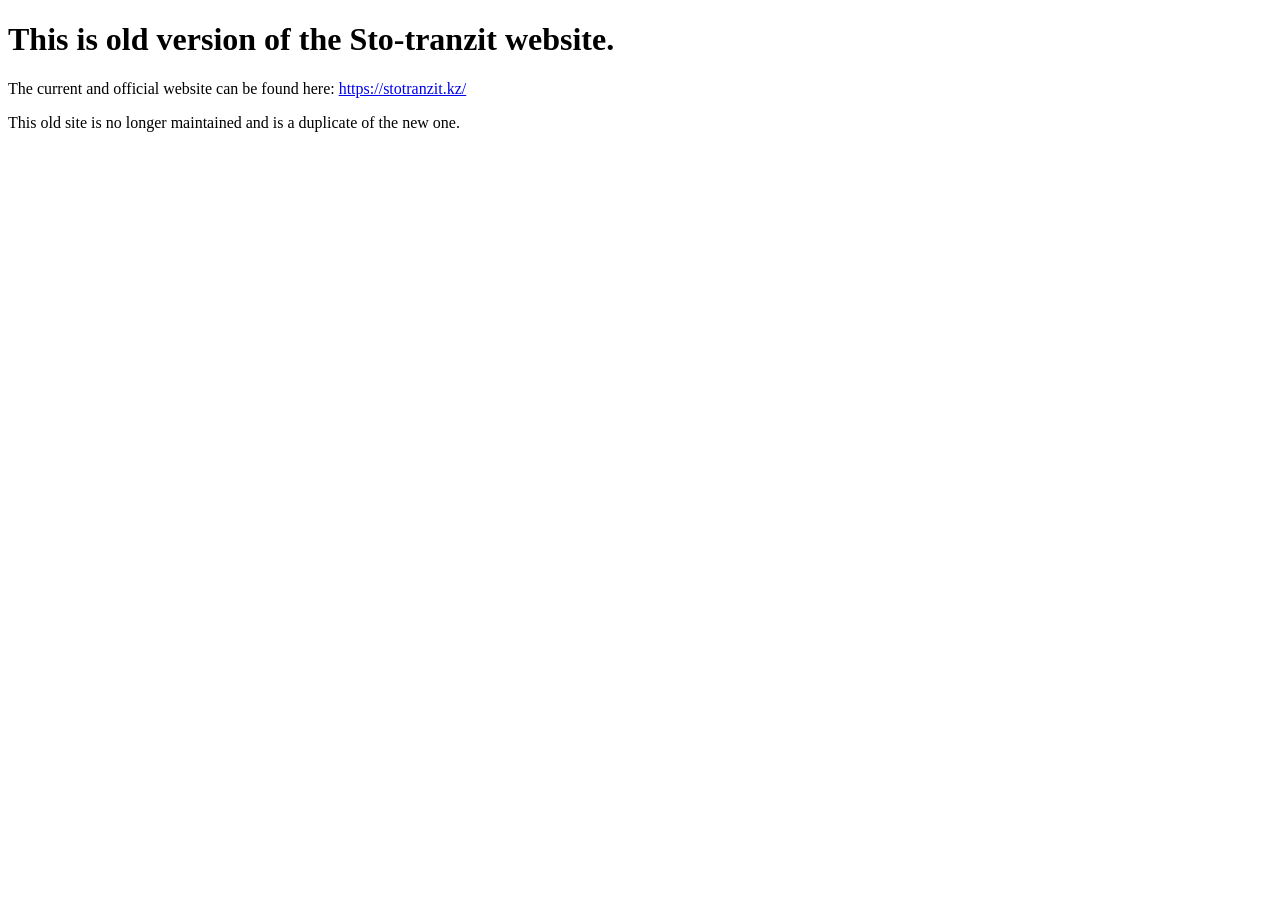
==== commit 69e26463: "Update index.html" ====
--- a/index.html
+++ b/index.html
@@ -1,15 +1,14 @@
 <!DOCTYPE html>
-<html lang="en">
-<head>
-    <meta charset="UTF-8">
-    <meta name="viewport" content="width=device-width, initial-scale=1.0">
+<html lang="en"><head>
+    
+    <meta name="viewport" content="width=device-width, initial-scale=1.0" />
     <title>This is an old, duplicate website</title>
-    <link rel="canonical" href="https://stotranzit.kz/">
-    <meta name="robots" content="noindex, follow">
+    <link rel="canonical" href="https://stotranzit.kz/" />
+    <meta name="robots" content="noindex, follow" />
 </head>
 <body>
-    <h1>This is an old version of the Sto-tranzit website.</h1>
+    <h1>This is old version of the Sto-tranzit website.</h1>
     <p>The current and official website can be found here: <a href="https://stotranzit.kz/">https://stotranzit.kz/</a></p>
     <p>This old site is no longer maintained and is a duplicate of the new one.</p>
-</body>
-</html>+
+</body></html>
